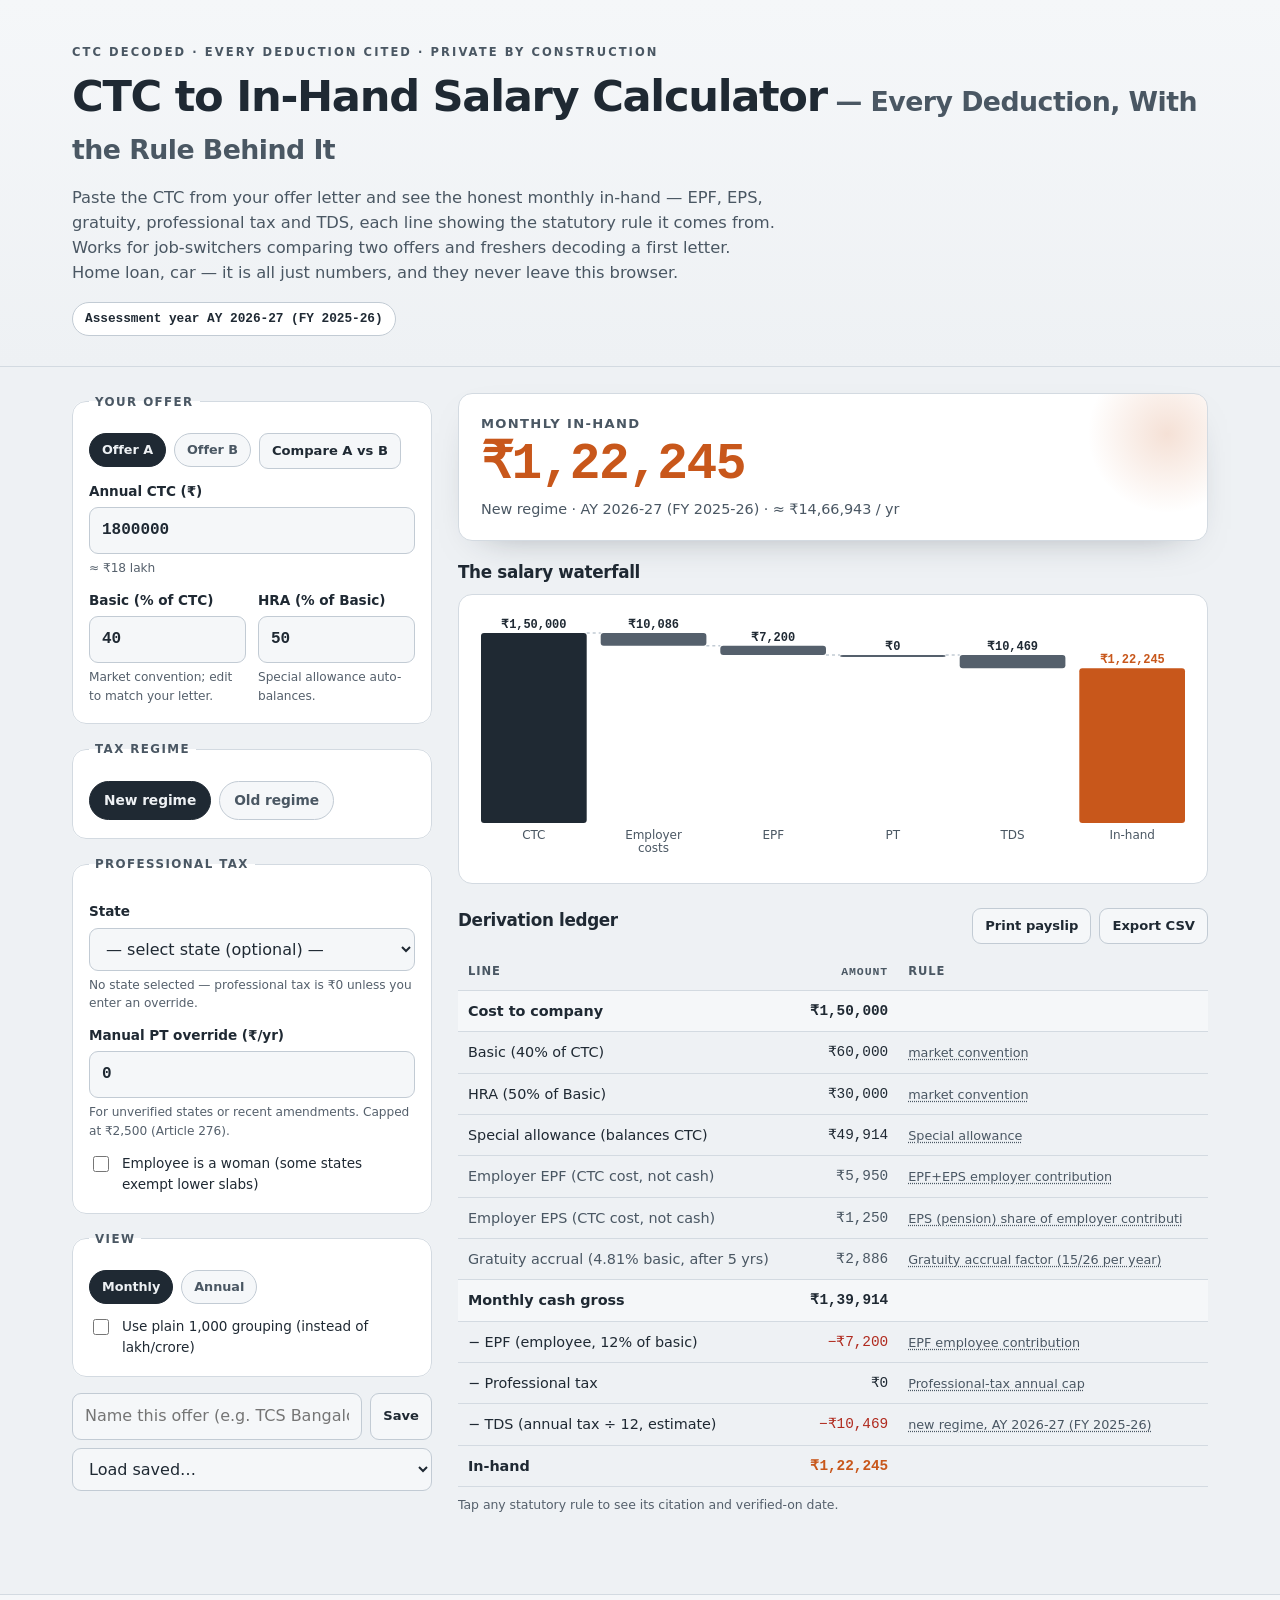
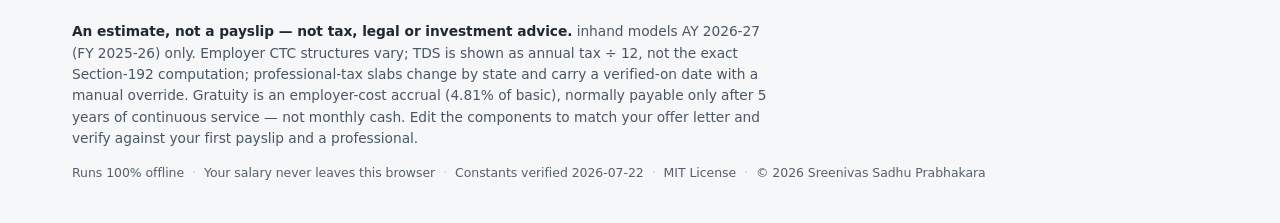
==== index.html @ 618f5b7e "inhand: initial build CTC to in-hand salary calculator (India, AY 2026-27). Line-by-line monthly bre" ====
<!doctype html>
<html lang="en">
<head>
  <meta charset="utf-8">
  <meta name="viewport" content="width=device-width, initial-scale=1">
  <meta http-equiv="Content-Security-Policy" content="default-src 'self'; connect-src 'none'; img-src 'self' data:; base-uri 'none'; form-action 'none'; frame-ancestors 'none'; object-src 'none'">
  <title>inhand — CTC to in-hand salary calculator, every deduction cited</title>
  <meta name="description" content="Convert your Indian CTC into an honest, line-by-line monthly in-hand salary — EPF, EPS, gratuity, professional tax and TDS, each citing the statutory rule it comes from. AY 2026-27. Private: your salary never leaves this browser.">
  <meta name="color-scheme" content="light dark">
  <link rel="canonical" href="https://sreenivas-sadhu-prabhakara.github.io/inhand/">
  <meta name="robots" content="index, follow, max-image-preview:large">
  <meta name="author" content="Sreenivas Sadhu Prabhakara">
  <meta name="keywords" content="ctc to in hand salary calculator, in hand salary calculator india, take home salary calculator, ctc breakup calculator, epf eps calculation, professional tax calculator, new tax regime AY 2026-27, salary calculator with deductions">
  <meta name="theme-color" content="#171C21" media="(prefers-color-scheme: dark)">
  <meta name="theme-color" content="#EEF1F4" media="(prefers-color-scheme: light)">

  <!-- Open Graph -->
  <meta property="og:type" content="website">
  <meta property="og:site_name" content="inhand">
  <meta property="og:title" content="inhand — CTC to in-hand salary calculator, every deduction cited">
  <meta property="og:description" content="Your offer letter decoded line by line — EPF, EPS, gratuity, professional tax and TDS, each citing its statutory rule. AY 2026-27. Your salary never leaves this browser.">
  <meta property="og:url" content="https://sreenivas-sadhu-prabhakara.github.io/inhand/">
  <meta property="og:locale" content="en_IN">
  <meta property="og:image" content="https://sreenivas-sadhu-prabhakara.github.io/inhand/og-image.png">
  <meta property="og:image:width" content="1200">
  <meta property="og:image:height" content="630">
  <meta property="og:image:alt" content="inhand — CTC steps down through statutory deductions to one tangerine in-hand figure">

  <!-- Twitter -->
  <meta name="twitter:card" content="summary_large_image">
  <meta name="twitter:title" content="inhand — CTC to in-hand salary calculator, every deduction cited">
  <meta name="twitter:description" content="Your offer letter decoded line by line, every deduction citing its statutory rule. AY 2026-27. Private by construction.">
  <meta name="twitter:image" content="https://sreenivas-sadhu-prabhakara.github.io/inhand/og-image.png">
  <meta name="twitter:image:alt" content="inhand — the salary waterfall from CTC to in-hand">

  <link rel="stylesheet" href="styles.css">
  <link rel="icon" href="favicon.svg" type="image/svg+xml">
  <link rel="apple-touch-icon" href="apple-touch-icon.png">
  <link rel="manifest" href="manifest.webmanifest">

  <script type="application/ld+json">
  {
    "@context": "https://schema.org",
    "@type": "WebApplication",
    "name": "inhand",
    "description": "A CTC-to-in-hand salary calculator for India that produces an honest, line-by-line monthly breakdown where every deduction cites the statutory rule it comes from. Models the new and old tax regimes for AY 2026-27. Runs entirely in your browser.",
    "url": "https://sreenivas-sadhu-prabhakara.github.io/inhand/",
    "applicationCategory": "FinanceApplication",
    "operatingSystem": "Any (modern web browser)",
    "browserRequirements": "Requires a modern web browser with JavaScript enabled.",
    "isAccessibleForFree": true,
    "offers": { "@type": "Offer", "price": "0", "priceCurrency": "INR" },
    "license": "https://opensource.org/licenses/MIT",
    "author": { "@type": "Person", "name": "Sreenivas Sadhu Prabhakara" },
    "softwareVersion": "0.1.0",
    "featureList": [
      "CTC to monthly in-hand salary breakdown",
      "Every deduction cites its statutory rule (EPF, EPS, gratuity, PT, TDS)",
      "New and old tax regime for AY 2026-27 (FY 2025-26)",
      "State professional-tax slabs with verified-on dates and manual override",
      "Side-by-side comparison of two offers",
      "Printable payslip-style breakdown and CSV export",
      "Runs 100% offline — your salary never leaves the browser"
    ]
  }
  </script>
  <script type="application/ld+json">
  {
    "@context": "https://schema.org",
    "@type": "FAQPage",
    "mainEntity": [
      {
        "@type": "Question",
        "name": "How is in-hand salary calculated from CTC in India?",
        "acceptedAnswer": {
          "@type": "Answer",
          "text": "In-hand = monthly gross cash minus your statutory deductions. From CTC you first remove employer costs that are not cash to you (employer EPF and gratuity accrual). The remaining cash is basic, HRA and allowances; from that you subtract your own EPF (12% of basic), professional tax, and monthly TDS (annual income tax divided by 12). inhand shows every line with the rule behind it."
        }
      },
      {
        "@type": "Question",
        "name": "What tax year does this calculator use?",
        "acceptedAnswer": {
          "@type": "Answer",
          "text": "AY 2026-27 (FY 2025-26) only, dated on screen. It models both the new regime (default) and the old regime, including the Section 87A rebate, standard deduction, surcharge with marginal relief, and 4% cess. Other years are not modelled."
        }
      },
      {
        "@type": "Question",
        "name": "Does inhand send my salary anywhere?",
        "acceptedAnswer": {
          "@type": "Answer",
          "text": "No. The page's Content-Security-Policy sets connect-src to 'none', so the browser itself blocks every network request. The salary you type physically cannot leave your device. Saved offers live only in this browser's localStorage; the CSV and print exports are your only backup."
        }
      },
      {
        "@type": "Question",
        "name": "Why does my payslip differ from this estimate?",
        "acceptedAnswer": {
          "@type": "Answer",
          "text": "inhand is an estimate, not a payslip. Employer CTC structures vary, TDS is shown as annual tax divided by 12 rather than the exact Section-192 month-by-month computation, and professional-tax slabs change by state. Edit the components to match your offer letter and verify against your first payslip."
        }
      }
    ]
  }
  </script>
</head>
<body>
  <a class="skip-link" href="#result">Skip to my in-hand figure</a>

  <header class="hero">
    <div class="hero__inner">
      <p class="eyebrow">CTC decoded &middot; every deduction cited &middot; private by construction</p>
      <h1 class="hero__title">CTC to In-Hand Salary Calculator<span class="hero__sub"> — Every Deduction, With the Rule Behind It</span></h1>
      <p class="hero__lede">
        Paste the CTC from your offer letter and see the honest monthly in-hand — EPF, EPS, gratuity,
        professional tax and TDS, each line showing the statutory rule it comes from. Works for
        job-switchers comparing two offers and freshers decoding a first letter. Home loan, car —
        it is all just numbers, and they never leave this browser.
      </p>
      <p class="hero__ay" id="ayBadge"></p>
    </div>
  </header>

  <main>
    <form class="controls" id="controls" novalidate>
      <div class="grid">
        <!-- LEFT: inputs -->
        <section class="col col--in">
          <fieldset class="panel">
            <legend class="panel__legend">Your offer</legend>
            <div class="offer-tabs" role="radiogroup" aria-label="Which offer to edit">
              <label class="seg"><input type="radio" name="activeOffer" value="A" checked><span>Offer A</span></label>
              <label class="seg"><input type="radio" name="activeOffer" value="B"><span>Offer B</span></label>
              <button type="button" class="btn btn--ghost btn--sm" id="compareToggle" aria-pressed="false">Compare A vs B</button>
            </div>

            <div class="field">
              <label for="ctc">Annual CTC (₹)</label>
              <input type="number" id="ctc" name="ctc" min="0" step="1000" value="1800000" inputmode="numeric" autocomplete="off">
              <p class="field__hint" id="ctcWords" aria-live="polite"></p>
            </div>

            <div class="field field--split">
              <div>
                <label for="basicPct">Basic (% of CTC)</label>
                <input type="number" id="basicPct" name="basicPct" min="1" max="100" step="1" value="40" inputmode="numeric">
                <p class="field__hint">Market convention; edit to match your letter.</p>
              </div>
              <div>
                <label for="hraPct">HRA (% of Basic)</label>
                <input type="number" id="hraPct" name="hraPct" min="0" max="100" step="1" value="50" inputmode="numeric">
                <p class="field__hint">Special allowance auto-balances.</p>
              </div>
            </div>
          </fieldset>

          <fieldset class="panel">
            <legend class="panel__legend">Tax regime</legend>
            <div class="segmented" role="radiogroup" aria-label="Tax regime">
              <label class="seg"><input type="radio" name="regime" value="new" checked><span>New regime</span></label>
              <label class="seg"><input type="radio" name="regime" value="old"><span>Old regime</span></label>
            </div>
            <div id="oldOnly" hidden>
              <div class="field field--split">
                <div>
                  <label for="rent">Monthly rent (₹)</label>
                  <input type="number" id="rent" name="rent" min="0" step="500" value="0" inputmode="numeric">
                </div>
                <div>
                  <label class="metro-lbl">City type</label>
                  <div class="segmented segmented--sm" role="radiogroup" aria-label="Metro or non-metro">
                    <label class="seg"><input type="radio" name="metro" value="metro" checked><span>Metro</span></label>
                    <label class="seg"><input type="radio" name="metro" value="nonmetro"><span>Non-metro</span></label>
                  </div>
                </div>
              </div>
              <div class="field">
                <label for="sec80c">Section 80C (aggregate, ₹/yr)</label>
                <input type="number" id="sec80c" name="sec80c" min="0" step="5000" value="0" inputmode="numeric">
                <p class="field__hint">Capped at ₹1,50,000. Old regime only; no other Chapter VI-A modelled.</p>
              </div>
            </div>
          </fieldset>

          <fieldset class="panel">
            <legend class="panel__legend">Professional tax</legend>
            <div class="field">
              <label for="ptState">State</label>
              <select id="ptState" name="ptState"></select>
              <p class="field__hint" id="ptNote"></p>
            </div>
            <div class="field" id="ptOverrideWrap" hidden>
              <label for="ptOverride">Manual PT override (₹/yr)</label>
              <input type="number" id="ptOverride" name="ptOverride" min="0" max="2500" step="10" value="0" inputmode="numeric">
              <p class="field__hint">For unverified states or recent amendments. Capped at ₹2,500 (Article 276).</p>
            </div>
            <label class="toggle"><input type="checkbox" name="isWoman"><span>Employee is a woman (some states exempt lower slabs)</span></label>
          </fieldset>

          <fieldset class="panel">
            <legend class="panel__legend">View</legend>
            <div class="segmented segmented--sm" role="radiogroup" aria-label="Monthly or annual view">
              <label class="seg"><input type="radio" name="view" value="monthly" checked><span>Monthly</span></label>
              <label class="seg"><input type="radio" name="view" value="annual"><span>Annual</span></label>
            </div>
            <label class="toggle"><input type="checkbox" name="grouping"><span>Use plain 1,000 grouping (instead of lakh/crore)</span></label>
          </fieldset>

          <div class="save-row">
            <input type="text" id="scenName" placeholder="Name this offer (e.g. TCS Bangalore)" maxlength="60" autocomplete="off" aria-label="Scenario name">
            <button type="button" class="btn btn--ghost btn--sm" id="saveBtn">Save</button>
            <select id="loadSel" aria-label="Load saved offer"><option value="">Load saved…</option></select>
          </div>
        </section>

        <!-- RIGHT: results -->
        <section class="col col--out" id="result" aria-live="polite">
          <div class="headline-card" id="headlineCard">
            <p class="headline-card__label" id="hlLabel">Monthly in-hand</p>
            <p class="headline-card__figure" id="hlFigure">—</p>
            <p class="headline-card__sub" id="hlSub"></p>
            <div class="reconcile" id="reconcile" hidden></div>
          </div>

          <div class="waterfall" aria-labelledby="wfHeading">
            <h2 id="wfHeading" class="section-h">The salary waterfall</h2>
            <div class="waterfall__wrap">
              <svg id="waterfall" class="waterfall__svg" viewBox="0 0 720 260" role="img" aria-label="Waterfall from CTC stepping down through deductions to in-hand"></svg>
            </div>
          </div>

          <div class="ledger" aria-labelledby="ledgerHeading">
            <div class="ledger__head">
              <h2 id="ledgerHeading" class="section-h">Derivation ledger</h2>
              <div class="ledger__actions">
                <button type="button" class="btn btn--ghost btn--sm" id="printBtn">Print payslip</button>
                <button type="button" class="btn btn--ghost btn--sm" id="csvBtn">Export CSV</button>
              </div>
            </div>
            <table class="ltab" id="ledgerTable">
              <thead>
                <tr><th scope="col">Line</th><th scope="col" class="num">Amount</th><th scope="col">Rule</th></tr>
              </thead>
              <tbody id="ledgerBody"></tbody>
            </table>
            <p class="ledger__hint">Tap any statutory rule to see its citation and verified-on date.</p>
          </div>

          <div class="compare" id="compareCard" hidden>
            <h2 class="section-h">Offer A vs Offer B</h2>
            <div id="compareBody"></div>
          </div>
        </section>
      </div>
    </form>
  </main>

  <footer class="foot">
    <div class="foot__inner">
      <p class="foot__disclaimer">
        <strong>An estimate, not a payslip — not tax, legal or investment advice.</strong>
        inhand models AY 2026-27 (FY 2025-26) only. Employer CTC structures vary; TDS is shown as
        annual tax &divide; 12, not the exact Section-192 computation; professional-tax slabs change by
        state and carry a verified-on date with a manual override. Gratuity is an employer-cost accrual
        (4.81% of basic), normally payable only after 5 years of continuous service — not monthly cash.
        Edit the components to match your offer letter and verify against your first payslip and a professional.
      </p>
      <p class="foot__meta">
        <span>Runs 100% offline</span><span class="foot__dot">&middot;</span>
        <span>Your salary never leaves this browser</span><span class="foot__dot">&middot;</span>
        <span id="verifiedOn"></span><span class="foot__dot">&middot;</span>
        <span>MIT&nbsp;License</span><span class="foot__dot">&middot;</span>
        <span>&copy; 2026 Sreenivas&nbsp;Sadhu&nbsp;Prabhakara</span>
      </p>
    </div>
  </footer>

  <dialog id="citeDialog" class="cite">
    <form method="dialog">
      <h3 id="citeTitle" class="cite__title"></h3>
      <p id="citeBody" class="cite__body"></p>
      <p id="citeSrc" class="cite__src"></p>
      <menu><button class="btn btn--ghost btn--sm" value="close">Close</button></menu>
    </form>
  </dialog>

  <script src="data/corpus.js" defer></script>
  <script src="data/engine.js" defer></script>
  <script src="app.js" defer></script>
</body>
</html>
---- styles.css ----
/* ============================================================
   inhand — fog & gunmetal, one tangerine flare.
   The in-hand figure and the primary action are the only warm things.
   Motif: the salary waterfall (steel steps down to a tangerine block).
   Light + dark, WCAG-AA in both. System sans + mono for ledger figures.
   ============================================================ */

:root {
  color-scheme: light dark;

  /* ---- light (default) ---- */
  --bg:        #EEF1F4;
  --panel:     #FFFFFF;
  --panel2:    #F5F7F9;
  --ink:       #1F2933;   /* gunmetal, ~12:1 on --bg */
  --muted:     #4A5763;   /* steel, ~6.5:1 on --bg */
  --steel:     #55606C;   /* secondary steel, AA (≥4.5:1) on --bg for small hints */
  --line:      #D3DAE1;
  --line2:     #C2CBD4;
  --tangerine: #C8571B;   /* AA-safe deep tangerine for the in-hand figure on light */
  --tangerine-bright: #F5762B; /* used only on dark blocks / large fills */
  --on-tang:   #FFFFFF;
  --good:      #1F7A4D;
  --flag:      #B02A1E;

  --sans: system-ui, -apple-system, "Segoe UI", Roboto, "Helvetica Neue", Arial, sans-serif;
  --mono: ui-monospace, "SF Mono", "Cascadia Mono", Menlo, Consolas, "Liberation Mono", monospace;

  --radius: 14px;
  --radius-sm: 9px;
  --wrap: 1180px;
  --shadow: 0 14px 40px -26px rgba(31,41,51,0.5);
  --ease: cubic-bezier(0.22, 0.61, 0.36, 1);
}

@media (prefers-color-scheme: dark) {
  :root {
    --bg:        #171C21;
    --panel:     #1E252C;
    --panel2:    #232B33;
    --ink:       #E5EAEE;
    --muted:     #AFBCC6;   /* mist, AA on dark panel */
    --steel:     #8FA3B0;
    --line:      #313B44;
    --line2:     #3C4854;
    --tangerine: #FF8A3D;   /* bright tangerine reads AA on dark */
    --tangerine-bright: #FF8A3D;
    --on-tang:   #171C21;
    --good:      #57C98C;
    --flag:      #FF8A7A;
    --shadow: 0 18px 44px -24px rgba(0,0,0,0.7);
  }
}
/* manual override classes set on <html> */
html[data-theme="light"] { color-scheme: light; }
html[data-theme="dark"]  { color-scheme: dark; }

* { box-sizing: border-box; }
html { -webkit-text-size-adjust: 100%; }

body {
  margin: 0;
  background: var(--bg);
  color: var(--ink);
  font-family: var(--sans);
  font-size: 16px;
  line-height: 1.55;
  letter-spacing: -0.003em;
  font-variant-numeric: tabular-nums;
  -webkit-font-smoothing: antialiased;
  text-rendering: optimizeLegibility;
}

h1, h2, h3 { margin: 0; font-weight: 700; letter-spacing: -0.02em; line-height: 1.12; }
p { margin: 0; }

.skip-link {
  position: absolute; left: 12px; top: -60px;
  background: var(--ink); color: var(--bg);
  padding: 10px 16px; border-radius: 10px; font-weight: 700;
  z-index: 60; transition: top 0.18s var(--ease); text-decoration: none;
}
.skip-link:focus { top: 12px; }

a:focus-visible, button:focus-visible, input:focus-visible,
select:focus-visible, .seg:focus-within, .toggle:focus-within {
  outline: 3px solid var(--tangerine);
  outline-offset: 2px;
  border-radius: 6px;
}

.eyebrow {
  font-size: 0.72rem; text-transform: uppercase; letter-spacing: 0.18em;
  color: var(--muted); font-weight: 600;
}

/* ---------------- hero ---------------- */
.hero {
  border-bottom: 1px solid var(--line);
  background:
    linear-gradient(180deg, var(--panel2), var(--bg));
}
.hero__inner { max-width: var(--wrap); margin: 0 auto; padding: 44px 22px 30px; }
.hero__title {
  margin-top: 10px;
  font-size: clamp(1.7rem, 4.4vw, 2.7rem); font-weight: 800; letter-spacing: -0.03em;
}
.hero__sub { font-weight: 600; color: var(--muted); font-size: 0.62em; letter-spacing: -0.02em; }
.hero__lede {
  margin-top: 16px; max-width: 68ch; color: var(--muted);
  font-size: 1.02rem;
}
.hero__ay {
  margin-top: 16px; display: inline-block;
  font-family: var(--mono); font-size: 0.8rem; font-weight: 600;
  color: var(--ink); background: var(--panel); border: 1px solid var(--line2);
  padding: 6px 12px; border-radius: 999px;
}

/* ---------------- layout ---------------- */
main { max-width: var(--wrap); margin: 0 auto; padding: 26px 22px 60px; }
.grid { display: grid; grid-template-columns: minmax(0, 360px) minmax(0, 1fr); gap: 26px; align-items: start; }
@media (max-width: 900px) { .grid { grid-template-columns: 1fr; } }

.panel {
  border: 1px solid var(--line); border-radius: var(--radius);
  background: var(--panel); padding: 16px 16px 18px; margin: 0 0 16px;
}
.panel__legend {
  font-size: 0.74rem; text-transform: uppercase; letter-spacing: 0.12em;
  color: var(--muted); font-weight: 700; padding: 0 6px;
}

.field { margin-top: 12px; }
.field--split { display: grid; grid-template-columns: 1fr 1fr; gap: 12px; }
.field label, .metro-lbl { display: block; font-size: 0.85rem; font-weight: 600; margin-bottom: 5px; }
.field__hint { font-size: 0.76rem; color: var(--steel); margin-top: 5px; }

input[type="number"], input[type="text"], select {
  width: 100%; padding: 10px 12px;
  border: 1px solid var(--line2); border-radius: var(--radius-sm);
  background: var(--panel2); color: var(--ink);
  font: inherit; font-variant-numeric: tabular-nums;
}
input[type="number"] { font-family: var(--mono); font-weight: 600; }

/* segmented / tabs */
.segmented, .offer-tabs { display: flex; gap: 8px; flex-wrap: wrap; margin-top: 6px; }
.seg { position: relative; }
.seg input { position: absolute; opacity: 0; inset: 0; cursor: pointer; }
.seg span {
  display: block; padding: 8px 14px; border: 1px solid var(--line2);
  border-radius: 999px; background: var(--panel2); color: var(--muted);
  font-size: 0.86rem; font-weight: 600; cursor: pointer;
}
.seg input:checked + span {
  background: var(--ink); color: var(--bg); border-color: var(--ink);
}
.segmented--sm .seg span, .offer-tabs .seg span { padding: 6px 12px; font-size: 0.8rem; }

.toggle { display: flex; gap: 10px; align-items: flex-start; margin-top: 12px; font-size: 0.85rem; cursor: pointer; }
.toggle input { margin-top: 3px; width: 16px; height: 16px; accent-color: var(--tangerine); flex: 0 0 auto; }

.save-row { display: flex; gap: 8px; flex-wrap: wrap; }
.save-row input { flex: 1 1 160px; }
.save-row select { flex: 1 1 130px; }

/* buttons */
.btn {
  font: inherit; font-weight: 700; cursor: pointer;
  border-radius: var(--radius-sm); border: 1px solid var(--line2);
  padding: 10px 16px; background: var(--panel2); color: var(--ink);
  transition: transform 0.06s var(--ease), background 0.15s var(--ease);
}
.btn:active { transform: translateY(1px); }
.btn--sm { padding: 7px 12px; font-size: 0.82rem; }
.btn--primary { background: var(--tangerine); color: var(--on-tang); border-color: var(--tangerine); }
.btn--ghost:hover { background: var(--panel); }
.compareToggle--on { background: var(--ink); color: var(--bg); border-color: var(--ink); }

/* ---------------- headline card ---------------- */
.headline-card {
  border: 1px solid var(--line); border-radius: var(--radius);
  background: var(--panel); padding: 20px 22px; box-shadow: var(--shadow);
  position: relative; overflow: hidden;
}
.headline-card::before {
  content: ""; position: absolute; right: -40px; top: -40px;
  width: 160px; height: 160px; border-radius: 50%;
  background: radial-gradient(circle, color-mix(in srgb, var(--tangerine) 18%, transparent), transparent 70%);
  pointer-events: none;
}
.headline-card__label { font-size: 0.82rem; font-weight: 700; color: var(--muted); text-transform: uppercase; letter-spacing: 0.1em; }
.headline-card__figure {
  font-family: var(--mono); font-weight: 800;
  font-size: clamp(2.1rem, 6vw, 3.2rem); letter-spacing: -0.03em;
  color: var(--tangerine); line-height: 1.05; margin-top: 4px;
}
.headline-card__sub { font-size: 0.9rem; color: var(--muted); margin-top: 6px; }
.reconcile {
  margin-top: 12px; padding: 9px 12px; border-radius: var(--radius-sm);
  font-size: 0.84rem; font-weight: 600;
  background: color-mix(in srgb, var(--flag) 12%, var(--panel));
  border: 1px solid color-mix(in srgb, var(--flag) 40%, var(--line));
  color: var(--ink);
}
.reconcile::before { content: "\26A0  "; color: var(--flag); font-weight: 700; }

.section-h { font-size: 1.05rem; margin-bottom: 12px; }

/* ---------------- waterfall ---------------- */
.waterfall { margin-top: 22px; }
.waterfall__wrap { overflow-x: auto; border: 1px solid var(--line); border-radius: var(--radius); background: var(--panel); padding: 14px; }
.waterfall__svg { width: 100%; min-width: 560px; height: auto; display: block; }
.wf-bar { fill: var(--steel); }
.wf-bar--ctc { fill: var(--ink); }
.wf-bar--inhand { fill: var(--tangerine); }
.wf-conn { stroke: var(--line2); stroke-width: 1.5; stroke-dasharray: 3 3; fill: none; }
.wf-label { fill: var(--muted); font-size: 12px; font-family: var(--sans); }
.wf-val { fill: var(--ink); font-size: 12px; font-family: var(--mono); font-weight: 600; }
.wf-val--inhand { fill: var(--tangerine); font-weight: 800; }

/* ---------------- ledger ---------------- */
.ledger { margin-top: 24px; }
.ledger__head { display: flex; justify-content: space-between; align-items: center; gap: 12px; flex-wrap: wrap; }
.ledger__actions { display: flex; gap: 8px; }
.ltab { width: 100%; border-collapse: collapse; margin-top: 10px; font-size: 0.9rem; }
.ltab th, .ltab td { text-align: left; padding: 9px 10px; border-bottom: 1px solid var(--line); vertical-align: top; }
.ltab th { font-size: 0.72rem; text-transform: uppercase; letter-spacing: 0.08em; color: var(--muted); }
.ltab .num { text-align: right; font-family: var(--mono); font-variant-numeric: tabular-nums; white-space: nowrap; }
.ltab tr.row--group td { background: var(--panel2); font-weight: 700; }
.ltab tr.row--sub td { color: var(--muted); }
.ltab tr.row--total td { font-weight: 800; border-top: 2px solid var(--line2); }
.ltab tr.row--inhand td { font-weight: 800; }
.ltab tr.row--inhand .num { color: var(--tangerine); }
.amt-neg { color: var(--flag); }
.cite-btn {
  font: inherit; font-size: 0.8rem; background: none; border: none; padding: 0;
  color: var(--muted); text-align: left; cursor: pointer; text-decoration: underline dotted;
  text-underline-offset: 2px;
}
.cite-btn:hover { color: var(--ink); }
.badge {
  display: inline-block; font-size: 0.66rem; font-weight: 700; padding: 1px 7px; border-radius: 999px;
  border: 1px solid var(--line2); color: var(--muted); margin-left: 6px; vertical-align: middle;
}
.badge--unverified { color: var(--flag); border-color: color-mix(in srgb, var(--flag) 50%, var(--line)); }
.ledger__hint { font-size: 0.78rem; color: var(--steel); margin-top: 8px; }

/* ---------------- compare ---------------- */
.compare { margin-top: 26px; }
.cmp-grid { display: grid; grid-template-columns: 1.4fr 1fr 1fr 1fr; gap: 0; border: 1px solid var(--line); border-radius: var(--radius); overflow: hidden; font-size: 0.88rem; }
.cmp-grid > div { padding: 9px 11px; border-bottom: 1px solid var(--line); }
.cmp-grid .cmp-h { font-weight: 700; background: var(--panel2); }
.cmp-grid .num { text-align: right; font-family: var(--mono); font-variant-numeric: tabular-nums; }
.cmp-delta--up { color: var(--good); font-weight: 700; }
.cmp-delta--down { color: var(--flag); font-weight: 700; }
.cmp-verdict { margin-top: 12px; padding: 12px 14px; border-radius: var(--radius-sm); background: var(--panel); border: 1px solid var(--line2); font-weight: 600; }
.cmp-verdict strong { color: var(--tangerine); }

/* ---------------- dialog ---------------- */
dialog.cite {
  border: 1px solid var(--line2); border-radius: var(--radius); background: var(--panel);
  color: var(--ink); max-width: 460px; padding: 20px 22px; box-shadow: var(--shadow);
}
dialog.cite::backdrop { background: rgba(15,20,25,0.55); }
.cite__title { font-size: 1.05rem; }
.cite__body { margin-top: 10px; color: var(--muted); font-size: 0.92rem; }
.cite__src { margin-top: 12px; font-family: var(--mono); font-size: 0.78rem; color: var(--steel); word-break: break-word; }
dialog.cite menu { padding: 0; margin: 16px 0 0; display: flex; justify-content: flex-end; }

/* ---------------- footer ---------------- */
.foot { border-top: 1px solid var(--line); margin-top: 20px; background: var(--panel2); }
.foot__inner { max-width: var(--wrap); margin: 0 auto; padding: 26px 22px 40px; }
.foot__disclaimer { font-size: 0.86rem; color: var(--muted); max-width: 80ch; }
.foot__disclaimer strong { color: var(--ink); }
.foot__meta { margin-top: 14px; font-size: 0.78rem; color: var(--steel); display: flex; flex-wrap: wrap; gap: 8px; align-items: center; }
.foot__dot { color: var(--line2); }

@media (prefers-reduced-motion: reduce) {
  * { transition: none !important; animation: none !important; }
}

/* ---------------- print (payslip) ---------------- */
@media print {
  :root { --bg: #fff; --panel: #fff; --panel2: #fff; --ink: #000; --muted: #333; --line: #bbb; --line2: #999; --tangerine: #000; }
  body { background: #fff; color: #000; font-size: 11pt; }
  .hero, .foot__meta, .ledger__actions, .save-row, .offer-tabs, .compareToggle, dialog { display: none !important; }
  .col--in { display: none !important; }
  .grid { grid-template-columns: 1fr; }
  main { padding: 0; }
  .headline-card, .panel, .waterfall__wrap { box-shadow: none; border: 1px solid #999; }
  .headline-card__figure { color: #000; }
  .cite-btn { text-decoration: none; color: #000; }
  .foot__disclaimer { font-size: 9pt; }
  a[href]::after { content: ""; }
}
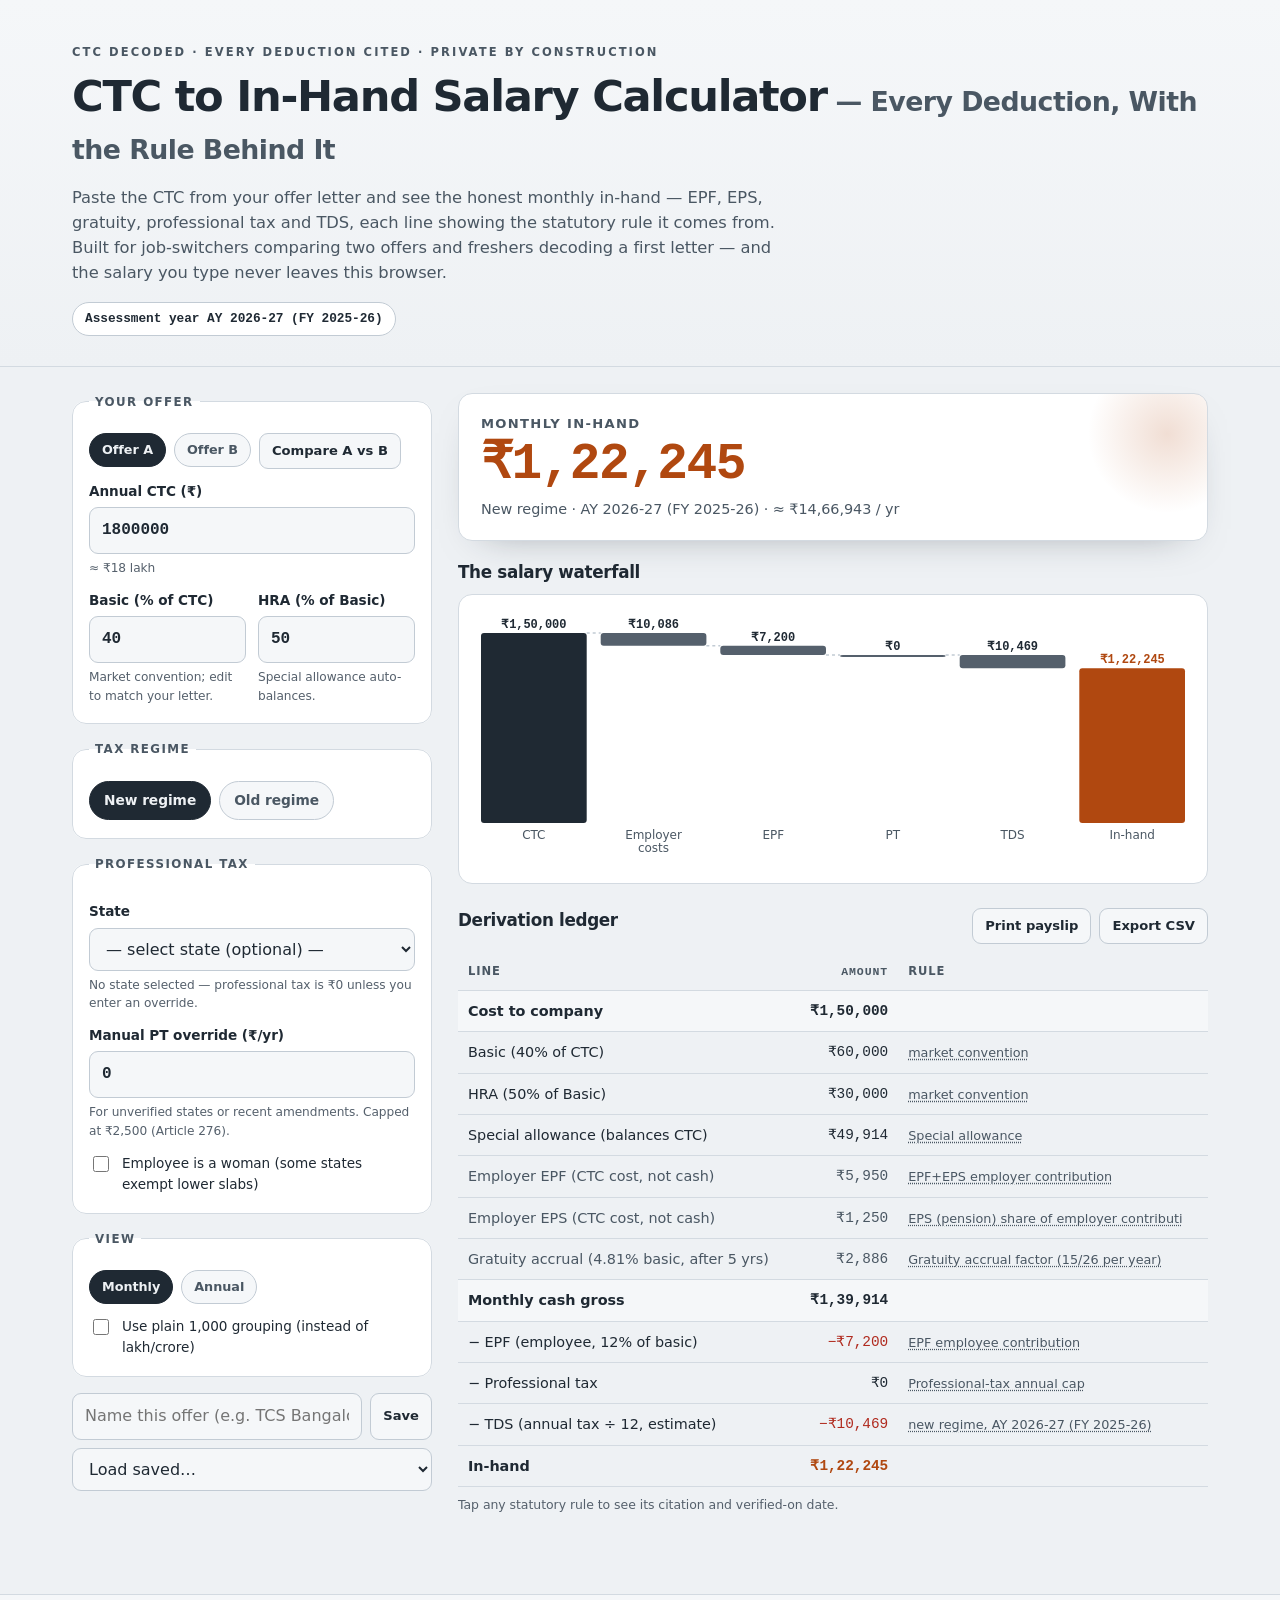
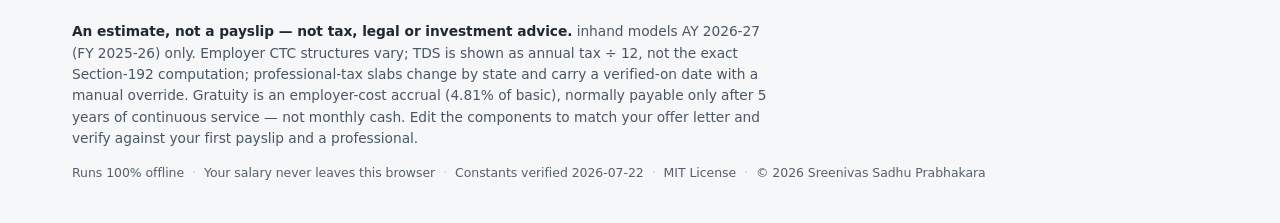
==== commit 5c675982: "inhand: review fixes - Fix light-mode tangerine (#C8571B -> #B04810): small tangerine text (waterfal" ====
--- a/index.html
+++ b/index.html
@@ -114,9 +114,9 @@
       <h1 class="hero__title">CTC to In-Hand Salary Calculator<span class="hero__sub"> — Every Deduction, With the Rule Behind It</span></h1>
       <p class="hero__lede">
         Paste the CTC from your offer letter and see the honest monthly in-hand — EPF, EPS, gratuity,
-        professional tax and TDS, each line showing the statutory rule it comes from. Works for
-        job-switchers comparing two offers and freshers decoding a first letter. Home loan, car —
-        it is all just numbers, and they never leave this browser.
+        professional tax and TDS, each line showing the statutory rule it comes from. Built for
+        job-switchers comparing two offers and freshers decoding a first letter — and the salary you
+        type never leaves this browser.
       </p>
       <p class="hero__ay" id="ayBadge"></p>
     </div>
--- a/styles.css
+++ b/styles.css
@@ -17,7 +17,7 @@
   --steel:     #55606C;   /* secondary steel, AA (≥4.5:1) on --bg for small hints */
   --line:      #D3DAE1;
   --line2:     #C2CBD4;
-  --tangerine: #C8571B;   /* AA-safe deep tangerine for the in-hand figure on light */
+  --tangerine: #B04810;   /* deep tangerine — AA (≥4.5:1) for small text on panel/panel2/bg in light */
   --tangerine-bright: #F5762B; /* used only on dark blocks / large fills */
   --on-tang:   #FFFFFF;
   --good:      #1F7A4D;
